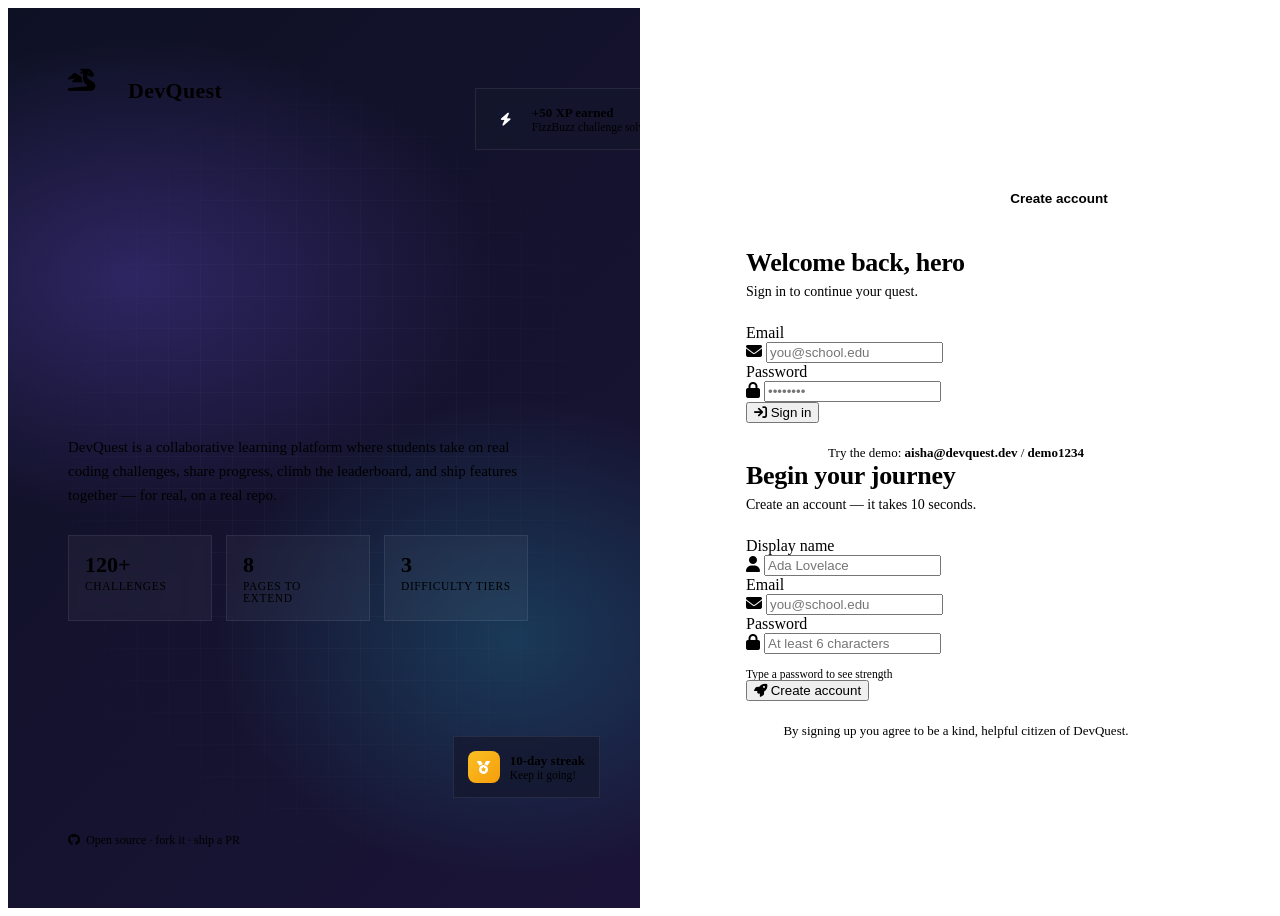
==== index.html @ 1c382246 "feat: added auth page HTML and CSS for login and registration functionality" ====
<!DOCTYPE html>
<html lang="en" data-theme="dark">
  <head>
    <meta charset="UTF-8" />
    <meta name="viewport" content="width=device-width, initial-scale=1.0" />
    <title>DevQuest — Level up your code</title>
    <link rel="preconnect" href="https://fonts.googleapis.com" />
    <link rel="preconnect" href="https://fonts.gstatic.com" crossorigin />
    <link
      href="https://fonts.googleapis.com/css2?family=Inter:wght@400;500;600;700;800&family=JetBrains+Mono:wght@400;500&display=swap"
      rel="stylesheet"
    />
    <link
      rel="stylesheet"
      href="https://cdnjs.cloudflare.com/ajax/libs/font-awesome/6.5.1/css/all.min.css"
    />
    <link rel="stylesheet" href="css/main.css" />
    <link rel="stylesheet" href="css/auth.css" />
  </head>
  <body>
    <div class="auth-shell">
      <!-- LEFT — branding / hero -->
      <aside class="auth-art">
        <div class="auth-brand">
          <div class="brand-mark"><i class="fa-solid fa-dragon"></i></div>
          <div class="auth-brand-name">Dev<span>Quest</span></div>
        </div>

        <div class="auth-hero">
          <h1>Level up your code, one quest at a time.</h1>
          <p>
            DevQuest is a collaborative learning platform where students take on
            real coding challenges, share progress, climb the leaderboard, and
            ship features together — for real, on a real repo.
          </p>

          <div class="auth-stats">
            <div class="auth-stat">
              <div class="num">120+</div>
              <div class="label">Challenges</div>
            </div>
            <div class="auth-stat">
              <div class="num">8</div>
              <div class="label">Pages to extend</div>
            </div>
            <div class="auth-stat">
              <div class="num">3</div>
              <div class="label">Difficulty tiers</div>
            </div>
          </div>
        </div>

        <div class="auth-floating f1">
          <div class="ico"><i class="fa-solid fa-bolt"></i></div>
          <div>
            <div style="font-weight:700">+50 XP earned</div>
            <div class="muted" style="font-size:11.5px">
              FizzBuzz challenge solved
            </div>
          </div>
        </div>
        <div class="auth-floating f2">
          <div class="ico" style="background:linear-gradient(135deg,#fbbf24,#f59e0b)">
            <i class="fa-solid fa-medal"></i>
          </div>
          <div>
            <div style="font-weight:700">10-day streak</div>
            <div class="muted" style="font-size:11.5px">Keep it going!</div>
          </div>
        </div>

        <div class="muted" style="font-size:12px; position:relative; z-index:1">
          <i class="fa-brands fa-github"></i>
          &nbsp;Open source · fork it · ship a PR
        </div>
      </aside>

      <!-- RIGHT — form panel -->
      <section class="auth-panel">
        <div class="auth-card">
          <div class="auth-tabs" role="tablist">
            <button class="auth-tab active" data-tab="login" role="tab">
              Sign in
            </button>
            <button class="auth-tab" data-tab="register" role="tab">
              Create account
            </button>
          </div>

          <!-- LOGIN -->
          <form class="auth-form" id="loginForm">
            <h2>Welcome back, hero</h2>
            <p class="sub">Sign in to continue your quest.</p>

            <div class="form-error" id="loginError"></div>

            <div class="field">
              <label for="loginEmail">Email</label>
              <div class="input-group">
                <i class="fa-solid fa-envelope"></i>
                <input
                  type="email"
                  id="loginEmail"
                  class="input"
                  placeholder="you@school.edu"
                  autocomplete="email"
                  required
                />
              </div>
            </div>

            <div class="field">
              <label for="loginPassword">Password</label>
              <div class="input-group">
                <i class="fa-solid fa-lock"></i>
                <input
                  type="password"
                  id="loginPassword"
                  class="input"
                  placeholder="••••••••"
                  autocomplete="current-password"
                  required
                />
              </div>
            </div>

            <button type="submit" class="btn btn-primary btn-block">
              <i class="fa-solid fa-arrow-right-to-bracket"></i> Sign in
            </button>

            <div class="auth-foot">
              Try the demo: <strong>aisha@devquest.dev</strong> /
              <strong>demo1234</strong>
            </div>
          </form>

          <!-- REGISTER -->
          <form class="auth-form hidden" id="registerForm">
            <h2>Begin your journey</h2>
            <p class="sub">Create an account — it takes 10 seconds.</p>

            <div class="form-error" id="registerError"></div>

            <div class="field">
              <label for="regName">Display name</label>
              <div class="input-group">
                <i class="fa-solid fa-user"></i>
                <input
                  type="text"
                  id="regName"
                  class="input"
                  placeholder="Ada Lovelace"
                  required
                />
              </div>
            </div>

            <div class="field">
              <label for="regEmail">Email</label>
              <div class="input-group">
                <i class="fa-solid fa-envelope"></i>
                <input
                  type="email"
                  id="regEmail"
                  class="input"
                  placeholder="you@school.edu"
                  required
                />
              </div>
            </div>

            <div class="field">
              <label for="regPassword">Password</label>
              <div class="input-group">
                <i class="fa-solid fa-lock"></i>
                <input
                  type="password"
                  id="regPassword"
                  class="input"
                  placeholder="At least 6 characters"
                  required
                />
              </div>
              <!-- CHALLENGE (Guided): the indicator below is a starter.
                   See scorePassword() in js/auth.js to improve it. -->
              <div class="pw-meter" id="pwMeter">
                <span></span><span></span><span></span><span></span>
              </div>
              <div class="pw-meter-text" id="pwMeterText">
                Type a password to see strength
              </div>
            </div>

            <button type="submit" class="btn btn-primary btn-block">
              <i class="fa-solid fa-rocket"></i> Create account
            </button>

            <div class="auth-foot">
              By signing up you agree to be a kind, helpful citizen of DevQuest.
            </div>
          </form>
        </div>
      </section>
    </div>

    <script src="data/seed.js"></script>
    <script src="js/storage.js"></script>
    <script src="js/ui.js"></script>
    <script src="js/auth.js"></script>
    <script>
      // Bootstrap
      Store.ensureSeeded();
      UI.applyTheme();

      // If already logged in, skip auth
      if (Auth.current()) {
        window.location.href = "pages/dashboard.html";
      }

      const tabs = document.querySelectorAll(".auth-tab");
      const loginForm = document.getElementById("loginForm");
      const registerForm = document.getElementById("registerForm");

      tabs.forEach((t) =>
        t.addEventListener("click", () => {
          tabs.forEach((x) => x.classList.remove("active"));
          t.classList.add("active");
          if (t.dataset.tab === "login") {
            loginForm.classList.remove("hidden");
            registerForm.classList.add("hidden");
          } else {
            loginForm.classList.add("hidden");
            registerForm.classList.remove("hidden");
          }
        })
      );

      // Password strength
      const pw = document.getElementById("regPassword");
      const meter = document.getElementById("pwMeter");
      const meterText = document.getElementById("pwMeterText");
      const labels = ["Too short", "Weak", "Okay", "Good", "Strong"];
      pw.addEventListener("input", () => {
        const score = scorePassword(pw.value);
        meter.className = "pw-meter s" + score;
        meterText.textContent = pw.value
          ? labels[score]
          : "Type a password to see strength";
      });

      // Login submit
      loginForm.addEventListener("submit", (e) => {
        e.preventDefault();
        const err = document.getElementById("loginError");
        err.classList.remove("show");
        try {
          Auth.login({
            email: document.getElementById("loginEmail").value,
            password: document.getElementById("loginPassword").value,
          });
          window.location.href = "pages/dashboard.html";
        } catch (ex) {
          err.textContent = ex.message;
          err.classList.add("show");
        }
      });

      // Register submit
      registerForm.addEventListener("submit", (e) => {
        e.preventDefault();
        const err = document.getElementById("registerError");
        err.classList.remove("show");
        try {
          Auth.register({
            name: document.getElementById("regName").value,
            email: document.getElementById("regEmail").value,
            password: document.getElementById("regPassword").value,
          });
          window.location.href = "pages/dashboard.html";
        } catch (ex) {
          err.textContent = ex.message;
          err.classList.add("show");
        }
      });
    </script>
  </body>
</html>
---- css/auth.css ----
/* ============================================
   AUTH PAGE — login & register
   ============================================ */

.auth-shell {
  min-height: 100vh;
  display: grid;
  grid-template-columns: 1fr 1fr;
  position: relative;
  z-index: 1;
}

.auth-art {
  position: relative;
  background:
    radial-gradient(600px 400px at 20% 30%, #7c5cff44, transparent 60%),
    radial-gradient(500px 400px at 80% 70%, #22d3ee33, transparent 60%),
    linear-gradient(135deg, #0e1124, #1b1438);
  padding: 60px;
  display: flex;
  flex-direction: column;
  justify-content: space-between;
  overflow: hidden;
  border-right: 1px solid var(--line);
}

.auth-art::before {
  content: "";
  position: absolute;
  inset: 0;
  background-image:
    linear-gradient(rgba(255, 255, 255, 0.025) 1px, transparent 1px),
    linear-gradient(90deg, rgba(255, 255, 255, 0.025) 1px, transparent 1px);
  background-size: 32px 32px;
  pointer-events: none;
  mask-image: radial-gradient(ellipse at center, #000 30%, transparent 75%);
}

.auth-brand {
  display: flex;
  align-items: center;
  gap: 14px;
  position: relative;
  z-index: 1;
}
.auth-brand .brand-mark {
  width: 46px;
  height: 46px;
  font-size: 22px;
}
.auth-brand-name {
  font-size: 22px;
  font-weight: 800;
  letter-spacing: 0.3px;
}
.auth-brand-name span {
  color: var(--accent);
}

.auth-hero {
  position: relative;
  z-index: 1;
  max-width: 460px;
}
.auth-hero h1 {
  font-size: 40px;
  font-weight: 800;
  line-height: 1.15;
  letter-spacing: -0.5px;
  margin: 0 0 16px;
  background: linear-gradient(135deg, #fff 30%, var(--accent));
  -webkit-background-clip: text;
  background-clip: text;
  color: transparent;
}
.auth-hero p {
  color: var(--text-dim);
  font-size: 15px;
  line-height: 1.6;
  margin: 0 0 28px;
}

.auth-stats {
  display: grid;
  grid-template-columns: repeat(3, 1fr);
  gap: 14px;
  max-width: 460px;
  position: relative;
  z-index: 1;
}
.auth-stat {
  background: rgba(255, 255, 255, 0.04);
  border: 1px solid rgba(255, 255, 255, 0.08);
  padding: 16px;
  border-radius: var(--radius);
  backdrop-filter: blur(4px);
}
.auth-stat .num {
  font-size: 22px;
  font-weight: 800;
  color: var(--accent);
}
.auth-stat .label {
  font-size: 11.5px;
  color: var(--text-dim);
  text-transform: uppercase;
  letter-spacing: 0.6px;
  margin-top: 2px;
}

.auth-floating {
  position: absolute;
  z-index: 1;
  border-radius: var(--radius);
  padding: 14px;
  background: rgba(20, 24, 45, 0.7);
  border: 1px solid rgba(255, 255, 255, 0.08);
  backdrop-filter: blur(8px);
  box-shadow: var(--shadow-pop);
  font-size: 13px;
  display: flex;
  align-items: center;
  gap: 10px;
  animation: floatY 6s ease-in-out infinite;
}
.auth-floating.f1 {
  top: 80px;
  right: -30px;
  animation-delay: -1s;
}
.auth-floating.f2 {
  bottom: 110px;
  right: 40px;
}
.auth-floating .ico {
  width: 32px;
  height: 32px;
  border-radius: 8px;
  display: grid;
  place-items: center;
  background: linear-gradient(135deg, var(--primary), var(--accent));
  color: #fff;
}
@keyframes floatY {
  0%, 100% { transform: translateY(0); }
  50% { transform: translateY(-10px); }
}

/* ---------- FORM SIDE ---------- */
.auth-panel {
  display: flex;
  align-items: center;
  justify-content: center;
  padding: 60px 40px;
  background: var(--bg-0);
}

.auth-card {
  width: 100%;
  max-width: 420px;
}

.auth-tabs {
  display: grid;
  grid-template-columns: 1fr 1fr;
  background: var(--bg-3);
  border: 1px solid var(--line);
  border-radius: 12px;
  padding: 4px;
  margin-bottom: 28px;
}
.auth-tab {
  background: transparent;
  border: none;
  color: var(--text-dim);
  padding: 10px;
  border-radius: 9px;
  font-weight: 600;
  font-size: 13.5px;
  cursor: pointer;
  transition: all 0.2s var(--ease);
}
.auth-tab.active {
  background: linear-gradient(135deg, var(--primary), var(--primary-2));
  color: #fff;
  box-shadow: var(--glow-primary);
}

.auth-form h2 {
  font-size: 26px;
  margin: 0 0 6px;
  font-weight: 800;
  letter-spacing: -0.3px;
}
.auth-form .sub {
  color: var(--text-dim);
  font-size: 14px;
  margin: 0 0 24px;
}

/* Password strength meter */
.pw-meter {
  display: flex;
  gap: 4px;
  margin-top: 6px;
}
.pw-meter span {
  flex: 1;
  height: 4px;
  background: var(--bg-3);
  border-radius: 999px;
  transition: background 0.3s var(--ease);
}
.pw-meter.s1 span:nth-child(-n+1) { background: var(--danger); }
.pw-meter.s2 span:nth-child(-n+2) { background: #f97316; }
.pw-meter.s3 span:nth-child(-n+3) { background: var(--medium); }
.pw-meter.s4 span:nth-child(-n+4) { background: var(--success); }
.pw-meter-text {
  font-size: 11.5px;
  color: var(--text-mute);
  margin-top: 4px;
}

.form-error {
  background: #ef44441a;
  border: 1px solid #ef444455;
  color: #fca5a5;
  padding: 10px 12px;
  border-radius: 10px;
  font-size: 13px;
  margin-bottom: 14px;
  display: none;
}
.form-error.show {
  display: block;
}

.auth-foot {
  text-align: center;
  margin-top: 22px;
  color: var(--text-mute);
  font-size: 13px;
}

@media (max-width: 880px) {
  .auth-shell {
    grid-template-columns: 1fr;
  }
  .auth-art {
    display: none;
  }
  .auth-panel {
    padding: 40px 20px;
  }
}
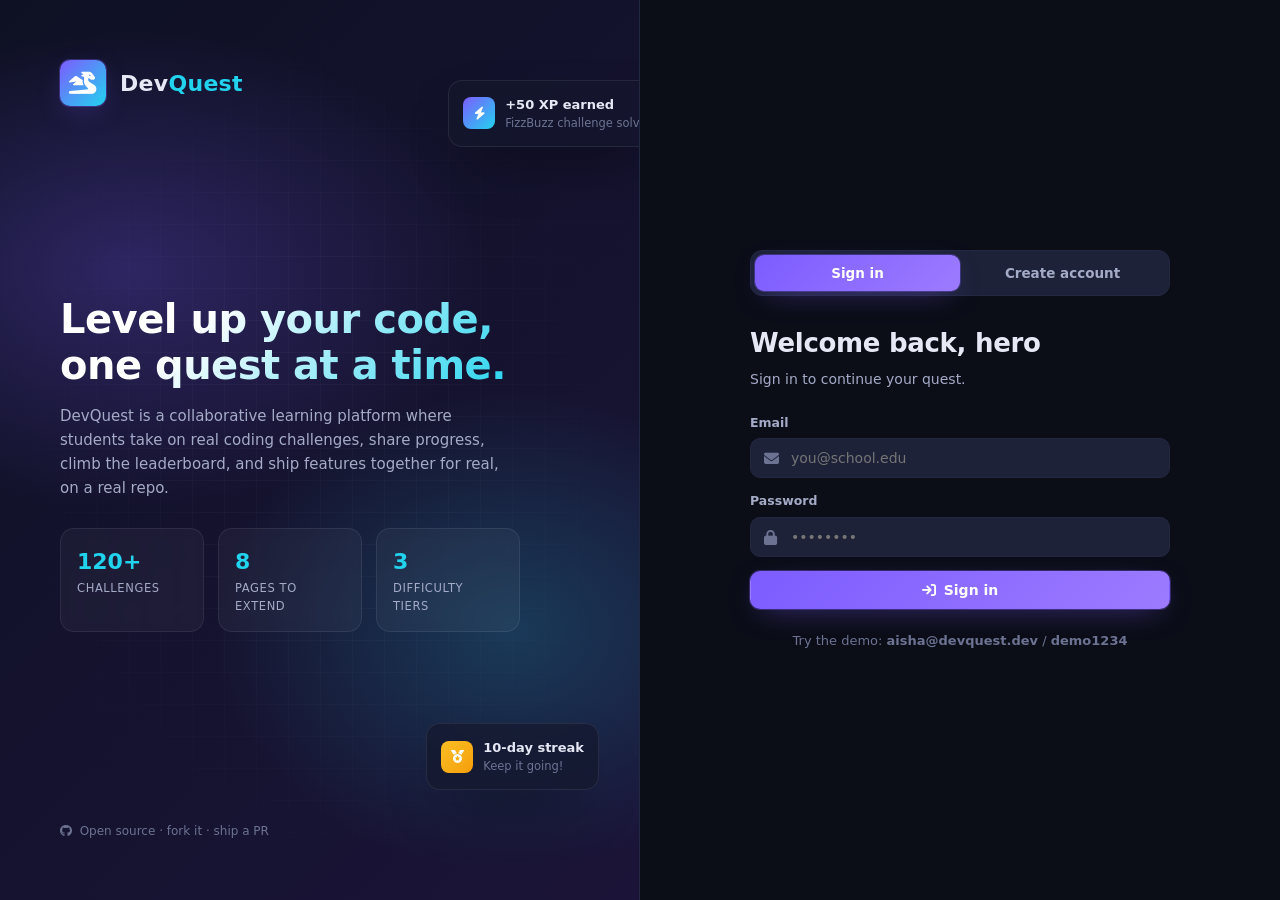
==== commit 4a58b22d: "fixed the labels and removed the hyphen" ====
--- a/index.html
+++ b/index.html
@@ -31,7 +31,7 @@
           <p>
             DevQuest is a collaborative learning platform where students take on
             real coding challenges, share progress, climb the leaderboard, and
-            ship features together — for real, on a real repo.
+            ship features together for real, on a real repo.
           </p>
 
           <div class="auth-stats">
@@ -137,7 +137,7 @@
           <!-- REGISTER -->
           <form class="auth-form hidden" id="registerForm">
             <h2>Begin your journey</h2>
-            <p class="sub">Create an account — it takes 10 seconds.</p>
+            <p class="sub">Create an account</p>
 
             <div class="form-error" id="registerError"></div>
 
--- a/css/main.css
+++ b/css/main.css
@@ -0,0 +1,799 @@
+/* ============================================
+   DEVQUEST — DESIGN SYSTEM
+   Tokens, base resets, layout primitives, and
+   shared components (sidebar, topbar, cards,
+   buttons, modals, toasts, badges).
+   Page-specific styling lives in its own file.
+   ============================================ */
+
+/* ---------- DESIGN TOKENS ---------- */
+:root {
+  /* Brand palette — quest / arcade feel */
+  --bg-0: #0b0d17;
+  --bg-1: #11142099;
+  --bg-2: #161a2b;
+  --bg-3: #1d2238;
+  --bg-elev: #1a1f33;
+  --line: #232842;
+  --line-soft: #1c2138;
+
+  --text: #e6e9f5;
+  --text-dim: #a4abc7;
+  --text-mute: #6c7392;
+
+  --primary: #7c5cff;
+  --primary-2: #9d7bff;
+  --primary-soft: #7c5cff22;
+  --accent: #22d3ee;
+  --accent-2: #38bdf8;
+  --gold: #fbbf24;
+  --xp: #f59e0b;
+  --success: #22c55e;
+  --danger: #ef4444;
+  --pink: #f472b6;
+
+  /* Difficulty */
+  --easy: #22c55e;
+  --medium: #f59e0b;
+  --hard: #ef4444;
+
+  /* Effects */
+  --glow-primary: 0 0 0 1px #7c5cff55, 0 8px 30px -12px #7c5cffaa;
+  --glow-accent: 0 0 0 1px #22d3ee55, 0 8px 30px -12px #22d3eeaa;
+  --shadow-card: 0 10px 30px -18px rgba(0, 0, 0, 0.8);
+  --shadow-pop: 0 25px 60px -25px rgba(0, 0, 0, 0.9);
+
+  /* Type */
+  --font-sans: "Inter", "Segoe UI", system-ui, -apple-system, sans-serif;
+  --font-mono: "JetBrains Mono", "Fira Code", ui-monospace, Menlo, monospace;
+
+  /* Geometry */
+  --radius-sm: 8px;
+  --radius: 14px;
+  --radius-lg: 20px;
+
+  /* Layout */
+  --sidebar-w: 248px;
+  --topbar-h: 64px;
+
+  /* Motion */
+  --ease: cubic-bezier(0.2, 0.8, 0.2, 1);
+}
+
+/* Light theme override */
+[data-theme="light"] {
+  --bg-0: #f5f6fb;
+  --bg-1: #ffffffaa;
+  --bg-2: #ffffff;
+  --bg-3: #f0f2f9;
+  --bg-elev: #ffffff;
+  --line: #e3e6f1;
+  --line-soft: #ecedf6;
+  --text: #1a1d2e;
+  --text-dim: #4b5168;
+  --text-mute: #8a8fa6;
+  --shadow-card: 0 10px 30px -20px rgba(40, 44, 80, 0.25);
+  --shadow-pop: 0 25px 60px -25px rgba(40, 44, 80, 0.35);
+}
+
+/* ---------- RESET ---------- */
+*,
+*::before,
+*::after {
+  box-sizing: border-box;
+}
+
+html,
+body {
+  margin: 0;
+  padding: 0;
+  min-height: 100%;
+}
+
+body {
+  font-family: var(--font-sans);
+  background: var(--bg-0);
+  color: var(--text);
+  -webkit-font-smoothing: antialiased;
+  -moz-osx-font-smoothing: grayscale;
+  font-size: 15px;
+  line-height: 1.5;
+  overflow-x: hidden;
+}
+
+/* Cool starfield-ish background */
+body::before {
+  content: "";
+  position: fixed;
+  inset: 0;
+  pointer-events: none;
+  background:
+    radial-gradient(1200px 600px at 80% -10%, #7c5cff22, transparent 60%),
+    radial-gradient(900px 500px at -10% 110%, #22d3ee1a, transparent 60%),
+    radial-gradient(700px 400px at 50% 50%, #f472b614, transparent 70%);
+  z-index: 0;
+}
+
+[data-theme="light"] body::before {
+  background:
+    radial-gradient(1200px 600px at 80% -10%, #7c5cff14, transparent 60%),
+    radial-gradient(900px 500px at -10% 110%, #22d3ee10, transparent 60%);
+}
+
+a {
+  color: var(--accent);
+  text-decoration: none;
+  transition: color 0.2s var(--ease);
+}
+a:hover {
+  color: var(--primary-2);
+}
+
+button {
+  font-family: inherit;
+}
+
+img {
+  max-width: 100%;
+  display: block;
+}
+
+::-webkit-scrollbar {
+  width: 10px;
+  height: 10px;
+}
+::-webkit-scrollbar-track {
+  background: transparent;
+}
+::-webkit-scrollbar-thumb {
+  background: var(--line);
+  border-radius: 6px;
+}
+::-webkit-scrollbar-thumb:hover {
+  background: var(--primary);
+}
+
+/* ---------- LAYOUT ---------- */
+.app {
+  display: grid;
+  grid-template-columns: var(--sidebar-w) 1fr;
+  min-height: 100vh;
+  position: relative;
+  z-index: 1;
+}
+
+.main {
+  min-width: 0;
+  display: flex;
+  flex-direction: column;
+}
+
+.content {
+  padding: 28px 36px 60px;
+  max-width: 1400px;
+  width: 100%;
+  margin: 0 auto;
+}
+
+/* ---------- SIDEBAR ---------- */
+.sidebar {
+  background: linear-gradient(180deg, var(--bg-2), var(--bg-0));
+  border-right: 1px solid var(--line);
+  padding: 22px 16px;
+  position: sticky;
+  top: 0;
+  height: 100vh;
+  display: flex;
+  flex-direction: column;
+  gap: 8px;
+}
+
+.brand {
+  display: flex;
+  align-items: center;
+  gap: 12px;
+  padding: 6px 10px 18px;
+  border-bottom: 1px solid var(--line-soft);
+  margin-bottom: 8px;
+}
+
+.brand-mark {
+  width: 38px;
+  height: 38px;
+  border-radius: 10px;
+  background: linear-gradient(135deg, var(--primary), var(--accent));
+  display: grid;
+  place-items: center;
+  color: #fff;
+  font-size: 18px;
+  box-shadow: var(--glow-primary);
+}
+
+.brand-name {
+  font-weight: 800;
+  letter-spacing: 0.3px;
+  font-size: 18px;
+}
+.brand-name span {
+  color: var(--accent);
+}
+
+.nav {
+  display: flex;
+  flex-direction: column;
+  gap: 2px;
+  margin-top: 6px;
+}
+
+.nav-section {
+  font-size: 11px;
+  text-transform: uppercase;
+  letter-spacing: 1.2px;
+  color: var(--text-mute);
+  padding: 14px 12px 6px;
+}
+
+.nav-link {
+  display: flex;
+  align-items: center;
+  gap: 12px;
+  padding: 10px 12px;
+  border-radius: 10px;
+  color: var(--text-dim);
+  font-weight: 500;
+  font-size: 14px;
+  transition: all 0.2s var(--ease);
+  cursor: pointer;
+}
+.nav-link i {
+  width: 18px;
+  text-align: center;
+}
+.nav-link:hover {
+  background: var(--bg-3);
+  color: var(--text);
+}
+.nav-link.active {
+  background: linear-gradient(90deg, var(--primary-soft), transparent);
+  color: var(--text);
+  box-shadow: inset 3px 0 0 var(--primary);
+}
+
+.sidebar-footer {
+  margin-top: auto;
+  padding: 12px;
+  border-top: 1px solid var(--line-soft);
+  display: flex;
+  align-items: center;
+  gap: 10px;
+}
+
+.sidebar-footer .me-avatar {
+  width: 36px;
+  height: 36px;
+  border-radius: 50%;
+  display: grid;
+  place-items: center;
+  color: #fff;
+  font-weight: 700;
+}
+
+.sidebar-footer .me-name {
+  font-weight: 600;
+  font-size: 13px;
+}
+.sidebar-footer .me-rank {
+  color: var(--text-mute);
+  font-size: 11px;
+}
+
+/* ---------- TOPBAR ---------- */
+.topbar {
+  height: var(--topbar-h);
+  display: flex;
+  align-items: center;
+  gap: 14px;
+  padding: 0 36px;
+  border-bottom: 1px solid var(--line);
+  background: var(--bg-1);
+  backdrop-filter: blur(12px);
+  position: sticky;
+  top: 0;
+  z-index: 10;
+}
+
+.topbar h1 {
+  font-size: 18px;
+  font-weight: 700;
+  margin: 0;
+  flex: 1;
+}
+
+.topbar-search {
+  position: relative;
+  width: 320px;
+  max-width: 40%;
+}
+.topbar-search i {
+  position: absolute;
+  top: 50%;
+  left: 12px;
+  transform: translateY(-50%);
+  color: var(--text-mute);
+}
+.topbar-search input {
+  width: 100%;
+  padding: 9px 12px 9px 34px;
+  background: var(--bg-3);
+  border: 1px solid var(--line);
+  border-radius: 10px;
+  color: var(--text);
+  font-size: 13px;
+}
+.topbar-search input:focus {
+  outline: none;
+  border-color: var(--primary);
+  box-shadow: 0 0 0 3px var(--primary-soft);
+}
+
+.topbar-actions {
+  display: flex;
+  align-items: center;
+  gap: 10px;
+}
+
+.icon-btn {
+  width: 36px;
+  height: 36px;
+  border-radius: 10px;
+  background: var(--bg-3);
+  border: 1px solid var(--line);
+  color: var(--text-dim);
+  display: grid;
+  place-items: center;
+  cursor: pointer;
+  transition: all 0.2s var(--ease);
+}
+.icon-btn:hover {
+  color: var(--text);
+  border-color: var(--primary);
+}
+
+.xp-pill {
+  display: inline-flex;
+  align-items: center;
+  gap: 8px;
+  padding: 7px 12px;
+  border-radius: 999px;
+  background: linear-gradient(135deg, #f59e0b22, #fbbf2422);
+  border: 1px solid #f59e0b55;
+  color: var(--gold);
+  font-weight: 700;
+  font-size: 13px;
+}
+
+/* ---------- CARDS ---------- */
+.card {
+  background: var(--bg-2);
+  border: 1px solid var(--line);
+  border-radius: var(--radius);
+  padding: 20px;
+  box-shadow: var(--shadow-card);
+  transition: transform 0.25s var(--ease), border-color 0.25s var(--ease);
+}
+.card:hover {
+  border-color: var(--line);
+}
+
+.card-header {
+  display: flex;
+  align-items: center;
+  justify-content: space-between;
+  margin-bottom: 14px;
+}
+.card-title {
+  font-weight: 700;
+  font-size: 15px;
+}
+.card-sub {
+  color: var(--text-mute);
+  font-size: 12px;
+}
+
+/* ---------- BUTTONS ---------- */
+.btn {
+  display: inline-flex;
+  align-items: center;
+  justify-content: center;
+  gap: 8px;
+  padding: 10px 16px;
+  border-radius: 10px;
+  border: 1px solid transparent;
+  font-weight: 600;
+  font-size: 14px;
+  cursor: pointer;
+  transition: transform 0.15s var(--ease), box-shadow 0.2s var(--ease),
+    background 0.2s var(--ease);
+  text-decoration: none;
+  white-space: nowrap;
+}
+.btn:active {
+  transform: translateY(1px);
+}
+
+.btn-primary {
+  background: linear-gradient(135deg, var(--primary), var(--primary-2));
+  color: #fff;
+  box-shadow: var(--glow-primary);
+}
+.btn-primary:hover {
+  filter: brightness(1.1);
+}
+
+.btn-accent {
+  background: linear-gradient(135deg, var(--accent), var(--accent-2));
+  color: #04212a;
+}
+
+.btn-ghost {
+  background: var(--bg-3);
+  color: var(--text);
+  border-color: var(--line);
+}
+.btn-ghost:hover {
+  border-color: var(--primary);
+}
+
+.btn-danger {
+  background: var(--danger);
+  color: #fff;
+}
+
+.btn-block {
+  width: 100%;
+}
+
+.btn-sm {
+  padding: 6px 12px;
+  font-size: 12.5px;
+}
+
+/* ---------- BADGES ---------- */
+.tag {
+  display: inline-flex;
+  align-items: center;
+  gap: 6px;
+  padding: 3px 9px;
+  border-radius: 999px;
+  font-size: 11px;
+  font-weight: 700;
+  text-transform: uppercase;
+  letter-spacing: 0.6px;
+  background: var(--bg-3);
+  color: var(--text-dim);
+  border: 1px solid var(--line);
+}
+
+.tag.easy {
+  background: #22c55e1a;
+  color: var(--easy);
+  border-color: #22c55e55;
+}
+.tag.medium {
+  background: #f59e0b1a;
+  color: var(--medium);
+  border-color: #f59e0b55;
+}
+.tag.hard {
+  background: #ef44441a;
+  color: var(--hard);
+  border-color: #ef444455;
+}
+.tag.tier-guided {
+  background: #22c55e1a;
+  color: var(--easy);
+  border-color: #22c55e55;
+}
+.tag.tier-incomplete {
+  background: #f59e0b1a;
+  color: var(--medium);
+  border-color: #f59e0b55;
+}
+.tag.tier-stretch {
+  background: #ef44441a;
+  color: var(--hard);
+  border-color: #ef444455;
+}
+
+/* ---------- INPUTS ---------- */
+.field {
+  display: flex;
+  flex-direction: column;
+  gap: 6px;
+  margin-bottom: 14px;
+}
+
+.field label {
+  font-size: 12.5px;
+  font-weight: 600;
+  color: var(--text-dim);
+}
+
+.input,
+.textarea,
+.select {
+  width: 100%;
+  padding: 11px 14px;
+  border-radius: 10px;
+  border: 1px solid var(--line);
+  background: var(--bg-3);
+  color: var(--text);
+  font-size: 14px;
+  font-family: inherit;
+  transition: border 0.2s var(--ease), box-shadow 0.2s var(--ease);
+}
+
+.input:focus,
+.textarea:focus,
+.select:focus {
+  outline: none;
+  border-color: var(--primary);
+  box-shadow: 0 0 0 3px var(--primary-soft);
+}
+
+.textarea {
+  min-height: 90px;
+  resize: vertical;
+}
+
+.input-group {
+  position: relative;
+}
+.input-group .input {
+  padding-left: 40px;
+}
+.input-group i {
+  position: absolute;
+  top: 50%;
+  left: 14px;
+  transform: translateY(-50%);
+  color: var(--text-mute);
+}
+
+/* ---------- TOAST ---------- */
+.toast-wrap {
+  position: fixed;
+  right: 20px;
+  bottom: 20px;
+  display: flex;
+  flex-direction: column;
+  gap: 10px;
+  z-index: 9999;
+}
+.toast {
+  min-width: 240px;
+  background: var(--bg-2);
+  border: 1px solid var(--line);
+  color: var(--text);
+  padding: 12px 14px;
+  border-radius: 10px;
+  box-shadow: var(--shadow-pop);
+  display: flex;
+  align-items: center;
+  gap: 10px;
+  animation: toastIn 0.3s var(--ease);
+}
+.toast.success {
+  border-left: 4px solid var(--success);
+}
+.toast.error {
+  border-left: 4px solid var(--danger);
+}
+.toast.info {
+  border-left: 4px solid var(--accent);
+}
+
+@keyframes toastIn {
+  from {
+    transform: translateY(20px);
+    opacity: 0;
+  }
+}
+
+/* ---------- MODAL ---------- */
+.modal-backdrop {
+  position: fixed;
+  inset: 0;
+  background: rgba(5, 7, 15, 0.7);
+  backdrop-filter: blur(6px);
+  display: grid;
+  place-items: center;
+  z-index: 1000;
+  animation: fadeIn 0.2s ease-out;
+}
+.modal {
+  background: var(--bg-2);
+  border: 1px solid var(--line);
+  border-radius: var(--radius-lg);
+  width: min(520px, 92vw);
+  padding: 28px;
+  box-shadow: var(--shadow-pop);
+  animation: popIn 0.25s var(--ease);
+}
+.modal-title {
+  font-size: 18px;
+  font-weight: 700;
+  margin: 0 0 6px;
+}
+.modal-sub {
+  color: var(--text-dim);
+  margin: 0 0 18px;
+  font-size: 13.5px;
+}
+.modal-actions {
+  display: flex;
+  gap: 10px;
+  justify-content: flex-end;
+  margin-top: 18px;
+}
+@keyframes fadeIn {
+  from {
+    opacity: 0;
+  }
+}
+@keyframes popIn {
+  from {
+    transform: translateY(10px) scale(0.97);
+    opacity: 0;
+  }
+}
+
+/* ---------- PROGRESS BARS ---------- */
+.progress {
+  height: 8px;
+  background: var(--bg-3);
+  border-radius: 999px;
+  overflow: hidden;
+  position: relative;
+}
+.progress > span {
+  display: block;
+  height: 100%;
+  background: linear-gradient(90deg, var(--primary), var(--accent));
+  border-radius: 999px;
+  transition: width 0.6s var(--ease);
+}
+
+/* ---------- AVATAR ---------- */
+.avatar {
+  width: 40px;
+  height: 40px;
+  border-radius: 50%;
+  display: grid;
+  place-items: center;
+  font-weight: 700;
+  color: #fff;
+  flex-shrink: 0;
+  user-select: none;
+}
+.avatar.lg {
+  width: 84px;
+  height: 84px;
+  font-size: 30px;
+}
+.avatar.sm {
+  width: 28px;
+  height: 28px;
+  font-size: 12px;
+}
+
+/* ---------- UTILS ---------- */
+.row {
+  display: flex;
+  align-items: center;
+  gap: 12px;
+}
+.row.between {
+  justify-content: space-between;
+}
+.col {
+  display: flex;
+  flex-direction: column;
+  gap: 12px;
+}
+.spacer {
+  flex: 1;
+}
+.muted {
+  color: var(--text-mute);
+}
+.dim {
+  color: var(--text-dim);
+}
+.mt-0 { margin-top: 0; }
+.mt-1 { margin-top: 8px; }
+.mt-2 { margin-top: 16px; }
+.mt-3 { margin-top: 24px; }
+.mb-0 { margin-bottom: 0; }
+.mb-1 { margin-bottom: 8px; }
+.mb-2 { margin-bottom: 16px; }
+.mb-3 { margin-bottom: 24px; }
+.center { text-align: center; }
+.hidden { display: none !important; }
+
+.page-head {
+  display: flex;
+  align-items: flex-end;
+  justify-content: space-between;
+  gap: 18px;
+  margin-bottom: 24px;
+  flex-wrap: wrap;
+}
+.page-head h2 {
+  font-size: 26px;
+  margin: 0 0 4px;
+  font-weight: 800;
+  letter-spacing: -0.3px;
+}
+.page-head p {
+  margin: 0;
+  color: var(--text-dim);
+  font-size: 14px;
+}
+
+/* ---------- RESPONSIVE ---------- */
+@media (max-width: 980px) {
+  .app {
+    grid-template-columns: 1fr;
+  }
+  .sidebar {
+    position: fixed;
+    z-index: 100;
+    width: var(--sidebar-w);
+    transform: translateX(-100%);
+    transition: transform 0.3s var(--ease);
+  }
+  .sidebar.open {
+    transform: translateX(0);
+  }
+  .content {
+    padding: 20px;
+  }
+  .topbar {
+    padding: 0 16px;
+  }
+  .topbar-search {
+    display: none;
+  }
+}
+
+/* ---------- ICON COLORS UTILS ---------- */
+.text-primary { color: var(--primary-2); }
+.text-accent { color: var(--accent); }
+.text-gold { color: var(--gold); }
+.text-success { color: var(--success); }
+.text-danger { color: var(--danger); }
+.text-pink { color: var(--pink); }
+
+/* ---------- TIER LEGEND (used by guided/incomplete/stretch) ---------- */
+.tier-pill {
+  display: inline-flex;
+  align-items: center;
+  gap: 6px;
+  font-size: 11px;
+  font-weight: 700;
+  padding: 3px 9px;
+  border-radius: 999px;
+  letter-spacing: 0.6px;
+  text-transform: uppercase;
+}
+.tier-pill::before {
+  content: "";
+  width: 7px;
+  height: 7px;
+  border-radius: 50%;
+  background: currentColor;
+}
+.tier-pill.guided    { color: var(--easy); }
+.tier-pill.incomplete{ color: var(--medium); }
+.tier-pill.stretch   { color: var(--hard); }
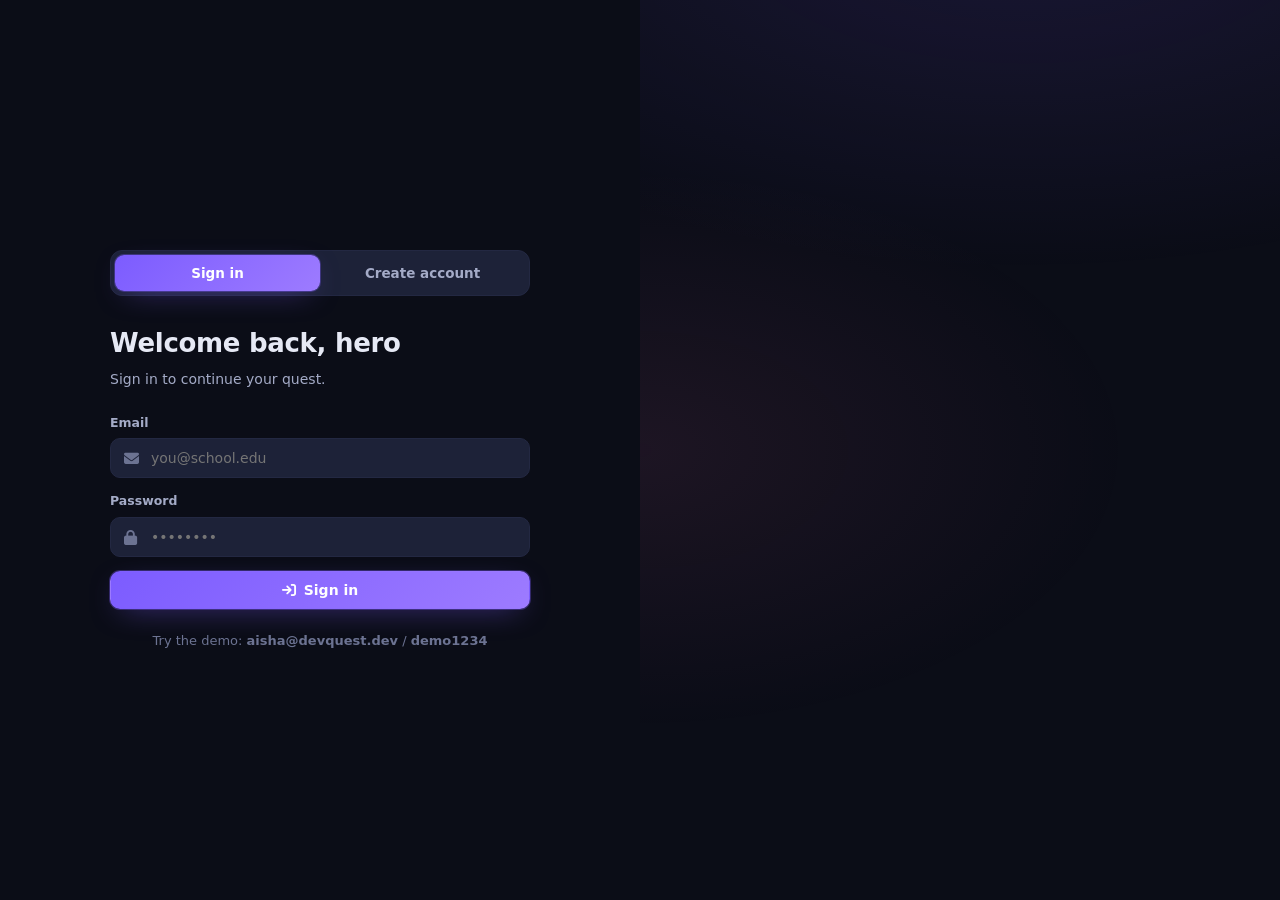
==== commit 05d3098c: "deleted devquest.md file & edited the login and register section" ====
--- a/index.html
+++ b/index.html
@@ -19,62 +19,7 @@
   </head>
   <body>
     <div class="auth-shell">
-      <!-- LEFT — branding / hero -->
-      <aside class="auth-art">
-        <div class="auth-brand">
-          <div class="brand-mark"><i class="fa-solid fa-dragon"></i></div>
-          <div class="auth-brand-name">Dev<span>Quest</span></div>
-        </div>
-
-        <div class="auth-hero">
-          <h1>Level up your code, one quest at a time.</h1>
-          <p>
-            DevQuest is a collaborative learning platform where students take on
-            real coding challenges, share progress, climb the leaderboard, and
-            ship features together for real, on a real repo.
-          </p>
-
-          <div class="auth-stats">
-            <div class="auth-stat">
-              <div class="num">120+</div>
-              <div class="label">Challenges</div>
-            </div>
-            <div class="auth-stat">
-              <div class="num">8</div>
-              <div class="label">Pages to extend</div>
-            </div>
-            <div class="auth-stat">
-              <div class="num">3</div>
-              <div class="label">Difficulty tiers</div>
-            </div>
-          </div>
-        </div>
-
-        <div class="auth-floating f1">
-          <div class="ico"><i class="fa-solid fa-bolt"></i></div>
-          <div>
-            <div style="font-weight:700">+50 XP earned</div>
-            <div class="muted" style="font-size:11.5px">
-              FizzBuzz challenge solved
-            </div>
-          </div>
-        </div>
-        <div class="auth-floating f2">
-          <div class="ico" style="background:linear-gradient(135deg,#fbbf24,#f59e0b)">
-            <i class="fa-solid fa-medal"></i>
-          </div>
-          <div>
-            <div style="font-weight:700">10-day streak</div>
-            <div class="muted" style="font-size:11.5px">Keep it going!</div>
-          </div>
-        </div>
-
-        <div class="muted" style="font-size:12px; position:relative; z-index:1">
-          <i class="fa-brands fa-github"></i>
-          &nbsp;Open source · fork it · ship a PR
-        </div>
-      </aside>
-
+      
       <!-- RIGHT — form panel -->
       <section class="auth-panel">
         <div class="auth-card">
@@ -104,7 +49,7 @@
                   class="input"
                   placeholder="you@school.edu"
                   autocomplete="email"
-                  required
+                  
                 />
               </div>
             </div>
@@ -119,7 +64,7 @@
                   class="input"
                   placeholder="••••••••"
                   autocomplete="current-password"
-                  required
+                  
                 />
               </div>
             </div>
@@ -150,7 +95,7 @@
                   id="regName"
                   class="input"
                   placeholder="Ada Lovelace"
-                  required
+                  
                 />
               </div>
             </div>
@@ -164,7 +109,7 @@
                   id="regEmail"
                   class="input"
                   placeholder="you@school.edu"
-                  required
+                  
                 />
               </div>
             </div>
@@ -178,7 +123,7 @@
                   id="regPassword"
                   class="input"
                   placeholder="At least 6 characters"
-                  required
+                  
                 />
               </div>
               <!-- CHALLENGE (Guided): the indicator below is a starter.
